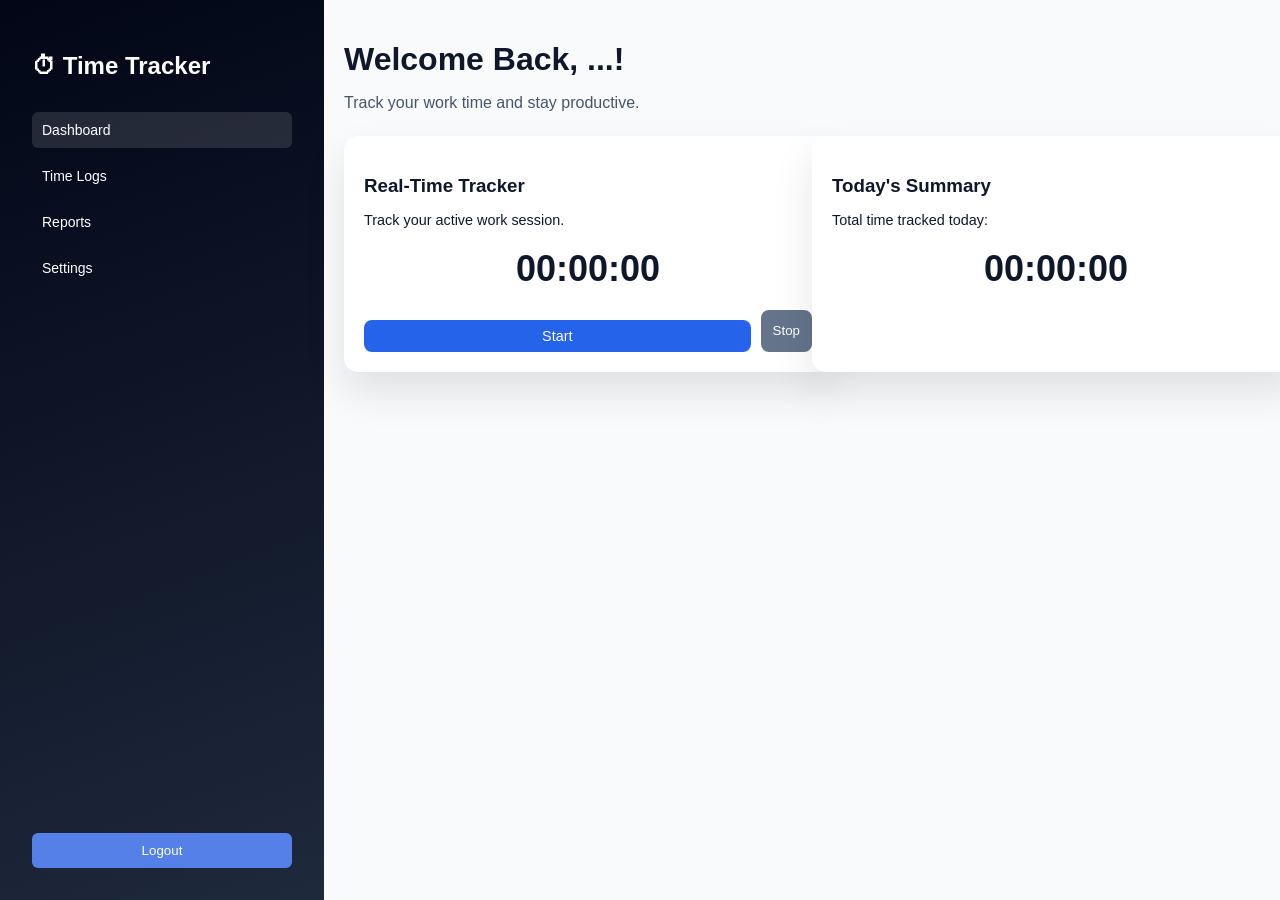
==== user-dashboard.html @ c316f1d3 "Add files via upload" ====
<!DOCTYPE html>
<html lang="en">
<head>
    <meta charset="UTF-8">
    <meta name="viewport" content="width=device-width, initial-scale=1.0">
    <title>User Dashboard | Time Tracker</title>
    <link rel="stylesheet" href="style.css"> 
    <script src="timer-logic.js"></script>
    <script>
        // RUN THIS IMMEDIATELY to prevent the "white flash"
        (function() {
            const savedTheme = localStorage.getItem("theme");
            if (savedTheme === "dark") {
                document.documentElement.classList.add("dark-mode");
                document.body.classList.add("dark-mode");
            }
        })();
    </script>
</head>
<body>

<div class="dashboard-page" style="display: flex; width: 100%; min-height: 100vh;">

    <aside class="dashboard-sidebar">
        <h2>⏱ Time Tracker</h2>
        <nav>
            <button class="nav-btn active" onclick="location.href='user-dashboard.html'">Dashboard</button>
            <button class="nav-btn" onclick="location.href='user-logs.html'">Time Logs</button>
            <button class="nav-btn" onclick="location.href='user-reports.html'">Reports</button>
            <!-- Pointing to your specific user-settings file -->
            <button class="nav-btn" onclick="location.href='user-settings.html'">Settings</button>
        </nav>
        <button class="logout-btn" onclick="logout()">Logout</button>
    </aside>

    <main class="dashboard-main" style="flex: 1; padding: 20px;">
        <h1>Welcome Back, <span id="userDisplayName">...</span>!</h1>
        <p class="subtitle">Track your work time and stay productive.</p>
        
        <div class="dashboard-cards">
            <div class="dashboard-card">
                <h3>Real-Time Tracker</h3>
                <p>Track your active work session.</p>
                <div id="timer" class="timer-display">00:00:00</div>
                <div class="timer-actions">
                    <button onclick="startTimer()" class="primary-btn">Start</button>
                    <button onclick="stopTimer()" class="secondary-btn">Stop</button>
                </div>
            </div>

            <div class="dashboard-card">
                <h3>Today's Summary</h3>
                <p>Total time tracked today:</p>
                <div id="total" class="timer-display">00:00:00</div>
            </div>
        </div>
    </main>

</div>

<script>
    // THEME CHECK: Runs immediately when page loads
    window.addEventListener('DOMContentLoaded', (event) => {
    const savedTheme = localStorage.getItem("theme");
    // This adds the class when the page loads based on your choice in settings
    if (savedTheme === "dark") {
        document.body.classList.add("dark-mode");
    }
});

    window.addEventListener('DOMContentLoaded', () => {
    // 1. Theme Check
    const savedTheme = localStorage.getItem("theme");
    if (savedTheme === "dark") {
        document.documentElement.classList.add("dark-mode");
    }

    // 2. Fetch Personal User Info
    fetch('get_user_info.php')
        .then(res => {
            if (!res.ok) throw new Error("Network response was not ok");
            return res.json();
        })
        .then(data => {
            if (data.error) {
                console.error("Session Error:", data.error);
                // Optional: redirect to login if session expired
                // window.location.href = 'index.html'; 
            } else {
                // Map the PHP response to your HTML IDs
                document.getElementById('userDisplayName').textContent = data.username;
                document.getElementById('userDisplayEmail').textContent = data.email;
            }
        })
        .catch(err => {
            console.error("Failed to fetch user data:", err);
            document.getElementById('userDisplayName').textContent = "User";
        });
});

    function logout() {
        // Keeps theme choice but clears session data
        sessionStorage.clear();
        window.location.href = "index.html";
    }

    // TIMER LOGIC
    let startTime;
    let elapsedTime = 0;
    let timerInterval;

    function timeToString(time) {
        let diffInHrs = time / 3600000;
        let hh = Math.floor(diffInHrs);
        let diffInMin = (diffInHrs - hh) * 60;
        let mm = Math.floor(diffInMin);
        let diffInSec = (diffInMin - mm) * 60;
        let ss = Math.floor(diffInSec);
        return `${hh.toString().padStart(2, "0")}:${mm.toString().padStart(2, "0")}:${ss.toString().padStart(2, "0")}`;
    }

    function startTimer() {
        startTime = Date.now() - elapsedTime;
        timerInterval = setInterval(function printTime() {
            elapsedTime = Date.now() - startTime;
            document.getElementById("timer").innerHTML = timeToString(elapsedTime);
        }, 1000);
    }

    function stopTimer() {
        clearInterval(timerInterval);
    }
</script>

</body>
</html>
---- style.css ----
/* ===== RESET ===== */
html, body {
  width: 100%;
  height: 100%;
  margin: 0;
  padding: 0;
  font-family: "Segoe UI", Arial, sans-serif;
}

/* ===== BACKGROUND ===== */
.auth-page {
  width: 100vw;
  height: 100vh;
  background: linear-gradient(135deg, #0f172a, #1e293b);
  display: flex;
  justify-content: center;
  align-items: center;
}

/* ===== CONTAINER ===== */
.auth-container {
  display: flex;
  width: 900px;
  max-width: 95%;
  border-radius: 14px;
  overflow: hidden;
  box-shadow: 0 30px 60px rgba(0,0,0,0.35);
}

/* ===== LEFT PANEL ===== */
.auth-side {
  flex: 1;
  background: linear-gradient(160deg, #1e293b, #020617);
  color: white;
  padding: 48px;
  display: flex;
  align-items: center;
}

.clock-icon {
  font-size: 64px;
  line-height: 1;
  margin-bottom: 20px;
  flex-shrink: 0;
}

.feature-list {
  list-style: none;
  padding: 0;
  margin-top: 20px;
}

/* ===== RIGHT PANEL ===== */
.auth-card {
  flex: 1;
  background: white;
  padding: 48px;
  display: flex;
  flex-direction: column;
}

.auth-card h1 {
  margin: 0 0 12px;
}

.auth-card > p {
  margin: 0 0 28px;
  color: #475569;
}

.field {
  margin-bottom: 22px;
}

.field label {
  font-size: 13px;
  display: block;
  margin-bottom: 6px;
}

.field input {
  width: 100%;
  padding: 12px;
  border-radius: 8px;
  border: 1px solid #cbd5e1;
}

/* ===== BUTTONS ===== */
.primary-btn {
  width: 100%;
  padding: 12px;
  background: #2563eb;
  border: none;
  border-radius: 8px;
  color: white;
  font-size: 15px;
  cursor: pointer;
}

.primary-btn:hover {
  background: #1d4ed8;
}

.switch-text {
  margin-top: 18px;
  text-align: center;
  font-size: 13px;
}

.link-btn {
  background: none;
  border: none;
  padding: 0;
  color: #2563eb;
  cursor: pointer;
  font-weight: 600;
}

.link-btn:hover {
  text-decoration: underline;
}

footer {
  margin-top: 32px;
  text-align: center;
  font-size: 12px;
  color: #94a3b8;
}

.hidden {
  display: none;
}

/* ===== MOBILE ===== */
@media (max-width: 768px) {
  .auth-container {
    flex-direction: column;
  }

  .auth-side {
    display: none;
  }
}

/* ================= USER DASHBOARD (MATCHES HTML CLASSES) ================= */

.dashboard-page {
  min-height: 100vh;
  display: flex;
  background: linear-gradient(135deg, #0f172a, #1e293b);
}

/* ===== SIDEBAR ===== */
.dashboard-sidebar {
  width: 260px;
  padding: 32px;
  background: linear-gradient(160deg, #020617, #1e293b);
  color: white;
  display: flex;
  flex-direction: column;
}

.dashboard-sidebar h2 {
  margin-bottom: 32px;
}

/* NAV BUTTONS */
.nav-btn {
  width: 100%;
  padding: 10px;
  margin-bottom: 10px;
  background: transparent;
  border: none;
  color: white;
  text-align: left;
  border-radius: 6px;
  cursor: pointer;
  font-size: 14px;
}

.nav-btn:hover,
.nav-btn.active {
  background: rgba(255,255,255,0.12);
}

/* LOGOUT */
.logout-btn {
  margin-top: auto;
  background: #5480e7;
  border: none;
  padding: 10px;
  border-radius: 6px;
  color: white;
  cursor: pointer;
}

/* ===== MAIN CONTENT ===== */
.dashboard-main {
  flex: 1;
  padding: 40px;
  background: #f8fafc;
  color: #0f172a;
}

.dashboard-main h1 {
  margin-bottom: 6px;
}

.subtitle {
  margin-bottom: 24px;
  color: #475569;
}

/* ===== CARDS ===== */
.dashboard-cards {
  display: grid;
  grid-template-columns: repeat(auto-fit, minmax(320px, 1fr));
  gap: 20px;
}

.dashboard-card {
  background: white;
  padding: 24px;
  border-radius: 14px;
  box-shadow: 0 20px 40px rgba(0,0,0,0.1);
}

/* ===== TIMER ===== */
.timer-display {
  font-size: 36px;
  font-weight: bold;
  text-align: center;
  margin: 20px 0;
}

.timer-actions {
  display: flex;
  justify-content: center;
  gap: 10px;
}

.secondary-btn {
  background: #64748b;
  color: white;
  border: none;
  padding: 12px;
  border-radius: 8px;
  cursor: pointer;
}

/* ===== TIME LOGS TABLE ===== */

.logs-table {
  width: 100%;
  border-collapse: collapse;
}

.logs-table th,
.logs-table td {
  padding: 12px;
  text-align: left;
  border-bottom: 1px solid #e5e7eb;
}

.logs-table th {
  background: #f1f5f9;
  font-weight: 600;
}

.logs-table tr:hover {
  background: #f9fafb;
}

/* --- Force Dark Mode Backgrounds --- */

/* --- ULTIMATE DARK MODE OVERRIDE --- */

body.dark-mode {
    background-color: #121212 !important;
}

/* This targets the main content area that is likely staying white */
body.dark-mode .dashboard-main {
    background-color: #121212 !important;
    color: #ffffff !important;
}

/* This targets the container holding your cards */
body.dark-mode .dashboard-page {
    background-color: #121212 !important;
}

/* This targets the cards themselves */
body.dark-mode .dashboard-card {
    background-color: #1e1e1e !important;
    color: #ffffff !important;
    border: 1px solid #333 !important;
}

/* Make sure the sidebar doesn't stay light either */
body.dark-mode .dashboard-sidebar {
    background-color: #181818 !important;
    color: white !important;
}

body.dark-mode .report-subtext {
    color: #bbb !important; /* Makes the small text gray instead of disappearing */
}

body.dark-mode h1 {
    color: #ffffff !important;
}

/* Table specific dark mode tweaks */
body.dark-mode .table-header-row {
    border-bottom: 1px solid #444 !important;
    color: #3498db; /* Keeps headers blue or adjust to your preference */
}

body.dark-mode td {
    border-bottom: 1px solid #333 !important;
    color: #e0e0e0;
}

/* Optional: Add a slight hover effect to rows for better UX */
body.dark-mode tbody tr:hover {
    background-color: #252525;
}

/* ALL DARK MODE STYLES MUST BE AT THE VERY BOTTOM */

/* Force the body and the main layout container */
body.dark-mode, 
body.dark-mode .dashboard-page {
    background-color: #121212 !important;
}

/* This is the part that was staying white */
body.dark-mode .dashboard-main {
    background: #121212 !important;
    background-color: #121212 !important;
    color: #ffffff !important;
}

/* Update the cards to be visible against the dark background */
body.dark-mode .dashboard-card {
    background: #1e1e1e !important;
    background-color: #1e1e1e !important;
    color: #ffffff !important;
    border: 1px solid #333 !important;
    box-shadow: 0 10px 30px rgba(0,0,0,0.5) !important;
}

/* Ensure text is readable */
body.dark-mode h1, 
body.dark-mode h3, 
body.dark-mode .timer-display {
    color: #ffffff !important;
}

body.dark-mode .subtitle, 
body.dark-mode p {
    color: #cbd5e1 !important;
}



/* THE NUCLEAR OPTION: Overrides everything else */
html.dark-mode body, 
html.dark-mode .dashboard-page, 
html.dark-mode .dashboard-main {
    background: #121212 !important;
    background-color: #121212 !important;
    color: #ffffff !important;
}

html.dark-mode .dashboard-card {
    background: #1e1e1e !important;
    background-color: #1e1e1e !important;
    color: #ffffff !important;
    border: 1px solid #333 !important;
}

html.dark-mode .subtitle, 
html.dark-mode p {
    color: #cbd5e1 !important;
}

/* The Switch Container */
.theme-switch {
  display: inline-block;
  height: 34px;
  position: relative;
  width: 60px;
}

/* Hide the default checkbox */
.theme-switch input {
  display:none;
}

/* The Slider */
.slider {
  background-color: #ccc;
  bottom: 0;
  cursor: pointer;
  left: 0;
  position: absolute;
  right: 0;
  top: 0;
  transition: .4s;
}

.slider:before {
  background-color: #fff;
  bottom: 4px;
  content: "";
  height: 26px;
  left: 4px;
  position: absolute;
  transition: .4s;
  width: 26px;
}

/* Colors when toggled ON */
input:checked + .slider {
  background-color: #2563eb; /* Matches your primary blue */
}

input:checked + .slider:before {
  transform: translateX(26px);
}

/* Rounded sliders */
.slider.round {
  border-radius: 34px;
}

.slider.round:before {
  border-radius: 50%;
}

/* This centers the button and the text perfectly */
.theme-switch-wrapper {
    display: flex;
    align-items: center; /* This does the vertical centering */
    gap: 15px; /* Adds consistent space between the toggle and text */
    margin-top: 15px;
}

/* Ensure the label has no extra margins pushing it down */
#themeLabel {
    font-weight: bold;
    font-size: 16px;
    line-height: 1; /* Prevents extra line height from throwing off the center */
}

/* Make sure the switch itself doesn't have a bottom margin */
.theme-switch {
    margin-bottom: 0 !important;
}

/* Fix Table Borders in Admin Dark Mode */
body.dark-mode .table-header-row {
    border-bottom: 2px solid #333 !important;
}

body.dark-mode .user-row {
    border-bottom: 1px solid #222 !important;
}

body.dark-mode td {
    color: #e0e0e0 !important;
}

/* Flexbox fix for the sidebar toggle */
.theme-switch-wrapper {
    display: flex;
    align-items: center;
    gap: 10px;
}

/* Table header fix for dark mode */
body.dark-mode .table-header-row {
    border-bottom: 2px solid #333 !important;
    color: #3498db;
}

body.dark-mode td {
    border-bottom: 1px solid #222 !important;
    color: #e0e0e0;
}

/* Make the Security card and its contents more compact */
.dashboard-card {
    max-width: 600px;
    width: 100%;
    padding: 20px !important; /* Reduced from default padding */
}

.dashboard-card h3 {
    margin-bottom: 5px; /* Tighter heading */
}

.dashboard-card p {
    margin-bottom: 15px; /* Less space under the description */
    font-size: 0.9rem;
}

/* Shrink the input fields and their containers */
.field {
    margin-bottom: 10px !important; /* Reduces gap between input rows */
}

.field label {
    font-size: 0.85rem;
    margin-bottom: 4px;
    display: block;
}

.field input {
    padding: 8px 12px !important;
    font-size: 0.9rem;
    height: auto !important; 
}


.primary-btn {
    padding: 8px 20px !important;
    font-size: 0.9rem;
    margin-top: 10px;
}

@media print {
    
    .dashboard-sidebar, 
    .secondary-btn, 
    .logout-btn {
        display: none !important;
    }

  
    .dashboard-main {
        padding: 0 !important;
        margin: 0 !important;
        width: 100% !important;
    }

    .dashboard-page {
        display: block !important;
    }

    
    h1, p, th, td {
        color: black !important;
    }

    .dashboard-card {
        box-shadow: none !important;
        border: 1px solid #ccc;
    }
}

/* Animation for System Visualization */
.visualization-container {
    background-color: transparent !important;
    border: none !important;
    box-shadow: none !important;
}

.visualization-container img {
    animation: bluePulse 4s ease-in-out infinite;
    filter: drop-shadow(0 0 5px rgba(52, 152, 219, 0.3));
}

@keyframes bluePulse {
    0%, 100% {
        transform: scale(0.98);
        filter: drop-shadow(0 0 5px rgba(52, 152, 219, 0.3));
    }
    50% {
        transform: scale(1.02);
        filter: drop-shadow(0 0 15px rgba(52, 152, 219, 0.6));
    }
}

.floating-image-container {
    animation: float 4s ease-in-out infinite;
}

@keyframes float {
    0%, 100% { transform: translateY(0px); }
    50% { transform: translateY(-20px); }
}
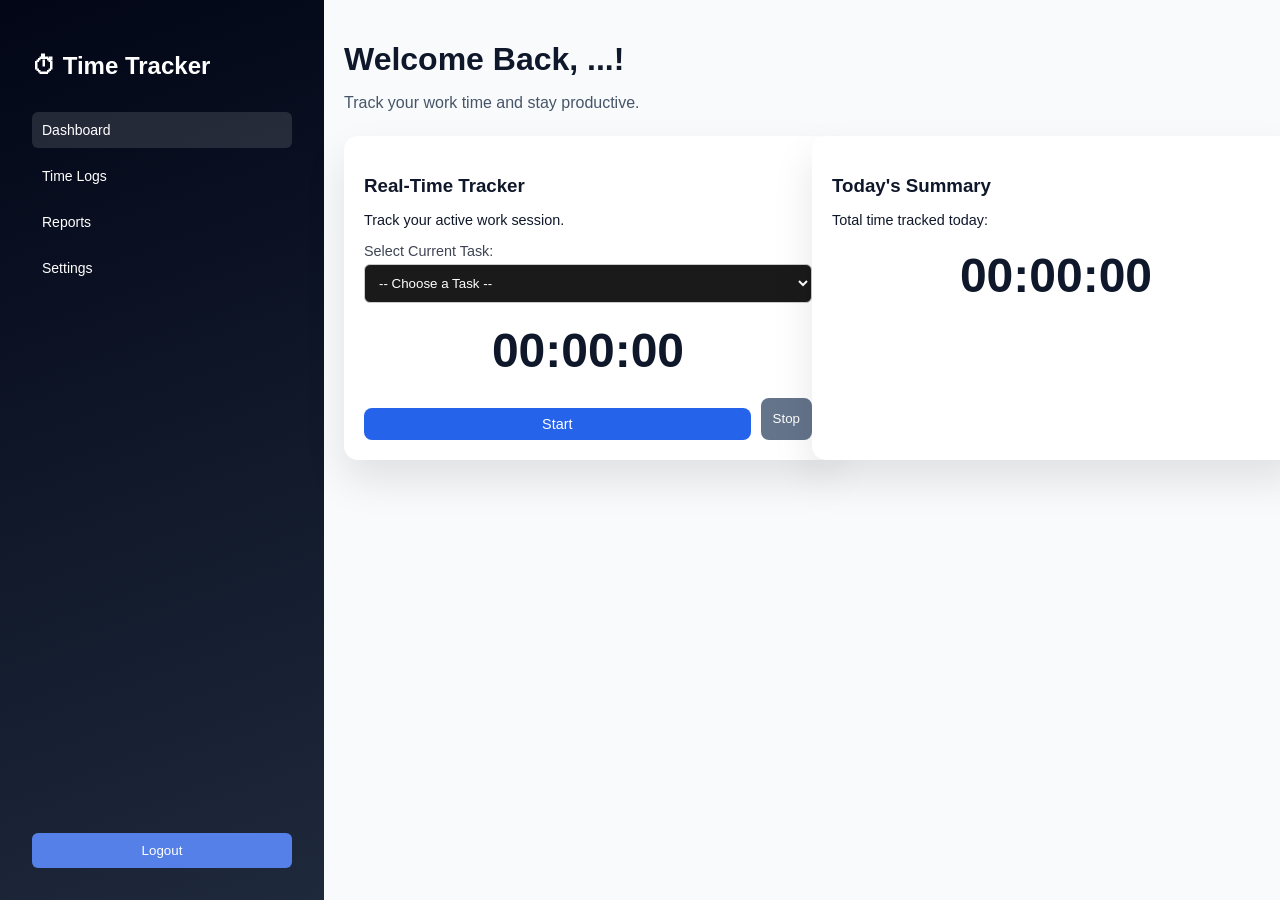
==== commit 7b045dff: "Update user-dashboard.html" ====
--- a/user-dashboard.html
+++ b/user-dashboard.html
@@ -7,7 +7,6 @@
     <link rel="stylesheet" href="style.css"> 
     <script src="timer-logic.js"></script>
     <script>
-        // RUN THIS IMMEDIATELY to prevent the "white flash"
         (function() {
             const savedTheme = localStorage.getItem("theme");
             if (savedTheme === "dark") {
@@ -27,7 +26,6 @@
             <button class="nav-btn active" onclick="location.href='user-dashboard.html'">Dashboard</button>
             <button class="nav-btn" onclick="location.href='user-logs.html'">Time Logs</button>
             <button class="nav-btn" onclick="location.href='user-reports.html'">Reports</button>
-            <!-- Pointing to your specific user-settings file -->
             <button class="nav-btn" onclick="location.href='user-settings.html'">Settings</button>
         </nav>
         <button class="logout-btn" onclick="logout()">Logout</button>
@@ -41,70 +39,78 @@
             <div class="dashboard-card">
                 <h3>Real-Time Tracker</h3>
                 <p>Track your active work session.</p>
-                <div id="timer" class="timer-display">00:00:00</div>
+
+                            <div style="margin: 15px 0;">
+                <label for="taskSelect" style="display: block; margin-bottom: 5px; font-size: 0.9rem; opacity: 0.8;">Select Current Task:</label>
+                <select id="taskSelect" style="width: 100%; padding: 10px; border-radius: 6px; border: 1px solid #ccc; background: #1a1a1a; color: white;">
+                    <option value="">-- Choose a Task --</option>
+                    <option value="1">Frontend Development</option>
+                    <option value="2">Backend API Integration</option>
+                    <option value="3">Database Optimization</option>
+                    <option value="4">Bug Fixing & Debugging</option>
+                    <option value="5">System Documentation</option>
+                    <option value="6">UI/UX Design Refinement</option>
+                    <option value="7">Unit Testing</option>
+                </select>
+            </div>
+
+                <div id="timer" class="timer-display" style="font-size: 3rem; font-weight: bold; margin: 20px 0;">00:00:00</div>
+                
                 <div class="timer-actions">
-                    <button onclick="startTimer()" class="primary-btn">Start</button>
-                    <button onclick="stopTimer()" class="secondary-btn">Stop</button>
+                    <button id="startBtn" onclick="startTimer()" class="primary-btn">Start</button>
+                    <button id="stopBtn" onclick="stopTimer()" class="secondary-btn" disabled>Stop</button>
                 </div>
             </div>
 
             <div class="dashboard-card">
                 <h3>Today's Summary</h3>
                 <p>Total time tracked today:</p>
-                <div id="total" class="timer-display">00:00:00</div>
+                <div id="total" class="timer-display" style="font-size: 3rem; font-weight: bold; margin: 20px 0;">00:00:00</div>
             </div>
         </div>
     </main>
-
 </div>
 
 <script>
-    // THEME CHECK: Runs immediately when page loads
-    window.addEventListener('DOMContentLoaded', (event) => {
-    const savedTheme = localStorage.getItem("theme");
-    // This adds the class when the page loads based on your choice in settings
-    if (savedTheme === "dark") {
-        document.body.classList.add("dark-mode");
-    }
-});
+    window.addEventListener('DOMContentLoaded', () => {
+        loadTasks(); 
+        loadUserInfo(); 
+    });
 
-    window.addEventListener('DOMContentLoaded', () => {
-    // 1. Theme Check
-    const savedTheme = localStorage.getItem("theme");
-    if (savedTheme === "dark") {
-        document.documentElement.classList.add("dark-mode");
+    function loadUserInfo() {
+        fetch('get_user_info.php')
+            .then(res => res.json())
+            .then(data => {
+                if (!data.error) {
+                    document.getElementById('userDisplayName').textContent = data.username;
+                }
+            })
+            .catch(err => console.error("Failed to fetch user data:", err));
     }
 
-    // 2. Fetch Personal User Info
-    fetch('get_user_info.php')
-        .then(res => {
-            if (!res.ok) throw new Error("Network response was not ok");
-            return res.json();
-        })
-        .then(data => {
-            if (data.error) {
-                console.error("Session Error:", data.error);
-                // Optional: redirect to login if session expired
-                // window.location.href = 'index.html'; 
-            } else {
-                // Map the PHP response to your HTML IDs
-                document.getElementById('userDisplayName').textContent = data.username;
-                document.getElementById('userDisplayEmail').textContent = data.email;
-            }
-        })
-        .catch(err => {
-            console.error("Failed to fetch user data:", err);
-            document.getElementById('userDisplayName').textContent = "User";
-        });
-});
+    function loadTasks() {
+        fetch('get_tasks.php')
+            .then(res => res.json())
+            .then(tasks => {
+                const select = document.getElementById("taskSelect");
+                // Reset dropdown
+                select.innerHTML = '<option value="">-- Choose a Task --</option>';
+                
+                tasks.forEach(task => {
+                    let option = document.createElement("option");
+                    option.value = task.task_id;
+                    option.textContent = task.task_name;
+                    select.appendChild(option);
+                });
+            })
+            .catch(err => console.error("Error loading tasks:", err));
+    }
 
     function logout() {
-        // Keeps theme choice but clears session data
         sessionStorage.clear();
         window.location.href = "index.html";
     }
 
-    // TIMER LOGIC
     let startTime;
     let elapsedTime = 0;
     let timerInterval;
@@ -120,6 +126,15 @@
     }
 
     function startTimer() {
+        const taskId = document.getElementById("taskSelect").value;
+        if (!taskId) {
+            alert("Please select a task before starting!");
+            return;
+        }
+        document.getElementById("startBtn").disabled = true;
+        document.getElementById("stopBtn").disabled = false;
+        document.getElementById("taskSelect").disabled = true;
+
         startTime = Date.now() - elapsedTime;
         timerInterval = setInterval(function printTime() {
             elapsedTime = Date.now() - startTime;
@@ -129,8 +144,10 @@
 
     function stopTimer() {
         clearInterval(timerInterval);
+        document.getElementById("startBtn").disabled = false;
+        document.getElementById("stopBtn").disabled = true;
+        document.getElementById("taskSelect").disabled = false;
     }
 </script>
-
 </body>
-</html>+</html>
